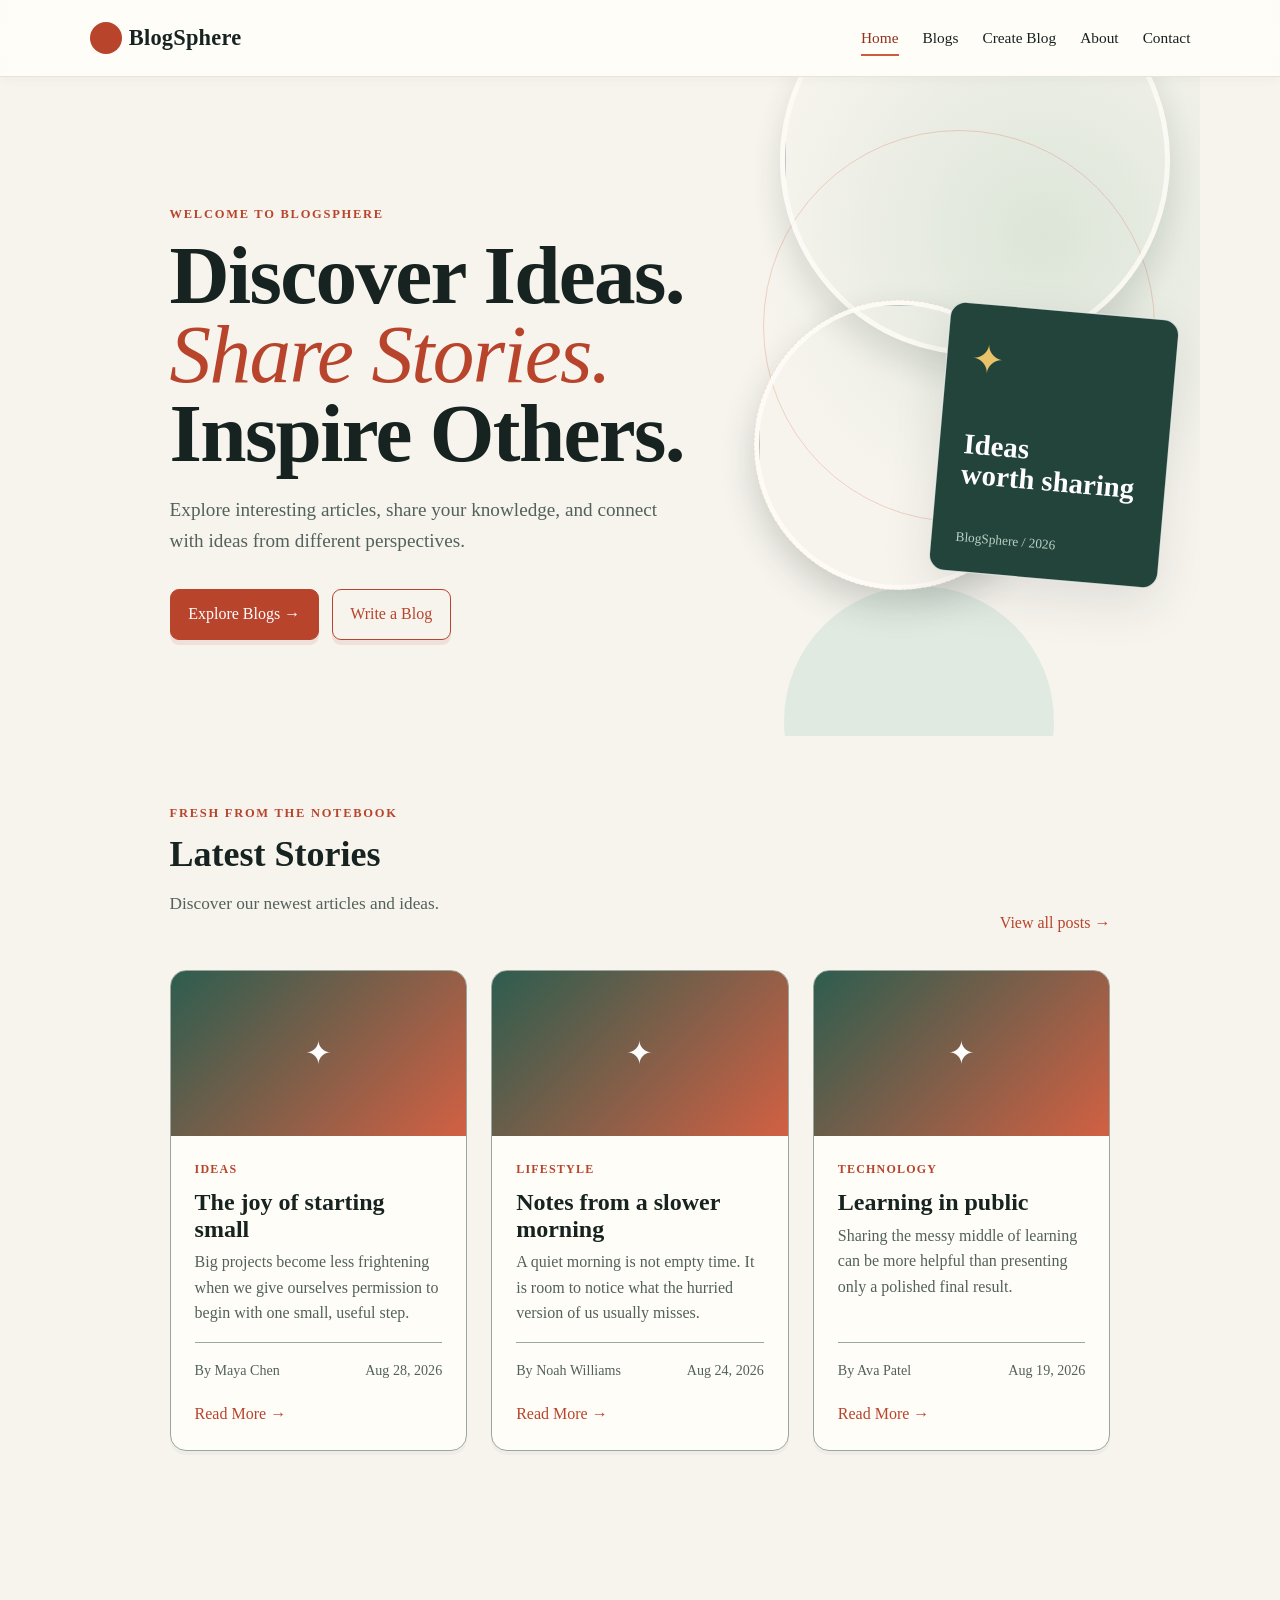
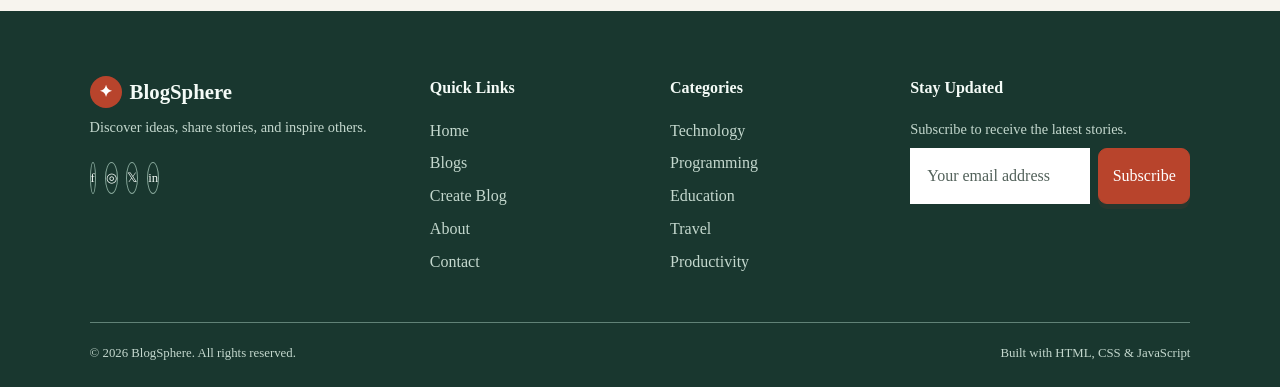
==== index.html @ 690f80d4 "1project" ====
<!doctype html>
<html lang="en">
  <head>
    <meta charset="UTF-8" />
    <meta
      name="viewport"
      content="width=device-width, initial-scale=1.0"
    />
    <title>BlogSphere | Home</title>
    <link
      rel="stylesheet"
      href="css/style.css"
    />
  </head>
  <body>
    <header class="site-header">
      <a
        class="brand"
        href="index.html"
      >
        <span class="brand-mark"
          >✦</span
        >
        BlogSphere
      </a>
      <button
        class="menu-toggle"
        aria-label="Open navigation"
        aria-expanded="false"
      >
        ☰
      </button>
      <nav
        class="site-nav"
        aria-label="Main navigation"
      >
        <a
          class="active"
          href="index.html"
          >Home</a
        >
        <a href="blogs.html">Blogs</a>
        <a href="create-blog.html"
          >Create Blog</a
        >
        <a href="about.html">About</a>
        <a href="contact.html"
          >Contact</a
        >
      </nav>
    </header>
    <main>
      <section
        class="hero page-content"
      >
        <div class="hero-copy-wrap">
          <p class="eyebrow">
            Welcome to BlogSphere
          </p>
          <h1>
            Discover Ideas.<br />
            <em>Share Stories.</em
            ><br />
            Inspire Others.
          </h1>
          <p class="hero-copy">
            Explore interesting
            articles, share your
            knowledge, and connect with
            ideas from different
            perspectives.
          </p>
          <div class="button-row">
            <a
              class="button"
              href="blogs.html"
              >Explore Blogs
              <span>→</span></a
            >
            <a
              class="button button-light"
              href="create-blog.html"
              >Write a Blog</a
            >
          </div>
        </div>
        <div
          class="hero-art"
          aria-hidden="true"
        >
          <img
            class="outer-circle-image"
            src="https://encrypted-tbn0.gstatic.com/images?q=tbn:ANd9GcSMm2o-_61bQAuz5tVHGYut1zrfV-PrCilGmcDuXBSijw&s=10"
            alt=""
          />
          <div class="art-orbit"> <img src="https://encrypted-tbn0.gstatic.com/images?q=tbn:ANd9GcRnS9eFfajwaGXHAE4TdCOCRBqH45M9NDNYpsKxgfGUVg&s=10" alt=""></div>
        
          <div class="art-card">
            <span>✦</span>
            <strong
              >Ideas<br />worth
              sharing</strong
            >
            <small
              >BlogSphere / 2026</small
            >
          </div>
        </div>
      </section>
      <section
        class="section page-content"
      >
        <div class="section-heading">
          <div>
            <p class="eyebrow">
              Fresh from the notebook
            </p>
            <h2>Latest Stories</h2>
            <p>
              Discover our newest
              articles and ideas.
            </p>
          </div>
          <a
            class="text-link"
            href="blogs.html"
            >View all posts →</a
          >
        </div>
        <div
          id="latest-posts"
          class="card-grid"
          aria-live="polite"
        ></div>
      </section>
    </main>
    <footer class="site-footer">
      <div class="footer-grid">
        <div>
          <a
            class="footer-brand"
            href="index.html"
            ><span>✦</span>
            BlogSphere</a
          >
          <p>
            Discover ideas, share
            stories, and inspire others.
          </p>
          <div class="social-links">
            <a
              href="#"
              aria-label="Facebook"
              >f</a
            ><a
              href="#"
              aria-label="Instagram"
              >◎</a
            ><a
              href="#"
              aria-label="Twitter"
              >𝕏</a
            ><a
              href="#"
              aria-label="LinkedIn"
              >in</a
            >
          </div>
        </div>
        <div>
          <h3>Quick Links</h3>
          <a href="index.html">Home</a
          ><a href="blogs.html">Blogs</a
          ><a href="create-blog.html"
            >Create Blog</a
          ><a href="about.html">About</a
          ><a href="contact.html"
            >Contact</a
          >
        </div>
        <div>
          <h3>Categories</h3>
          <a
            href="blogs.html?category=Technology"
            >Technology</a
          ><a
            href="blogs.html?category=Programming"
            >Programming</a
          ><a
            href="blogs.html?category=Education"
            >Education</a
          ><a
            href="blogs.html?category=Travel"
            >Travel</a
          ><a
            href="blogs.html?category=Productivity"
            >Productivity</a
          >
        </div>
        <div>
          <h3>Stay Updated</h3>
          <p>
            Subscribe to receive the
            latest stories.
          </p>
          <form class="newsletter-form">
            <input
              type="email"
              placeholder="Your email address"
              aria-label="Email address"
              required
            /><button
              class="button"
              type="submit"
            >
              Subscribe</button
            ><small
              class="newsletter-message"
            ></small>
          </form>
        </div>
      </div>
      <div class="footer-bottom">
        <span
          >© 2026 BlogSphere. All
          rights reserved.</span
        ><span
          >Built with HTML, CSS &
          JavaScript</span
        >
      </div>
    </footer>
    <script src="js/main.js"></script>
  </body>
</html>
---- css/style.css ----
:root {
  --ink: #18211f;
  --muted: #68736e;
  --paper: #f4f0e8;
  --card: #fffdf8;
  --accent: #cf5b3e;
  --sage: #dce5d8;
  --line: #d9d6cd;
}
* {
  box-sizing: border-box;
}
body {
  margin: 0;
  color: var(--ink);
  background: var(--paper);
  font-family: Georgia, "Times New Roman", serif;
  line-height: 1.6;
}
.site-header {
  display: flex;
  align-items: center;
  justify-content: space-between;
  gap: 2rem;
  padding: 1.35rem 7vw;
  border-bottom: 1px solid var(--line);
  background: rgba(255, 253, 248, 0.7);
}
.brand {
  color: var(--ink);
  font-size: 1.35rem;
  font-weight: 700;
  text-decoration: none;
}
.brand span,
.eyebrow,
.category {
  color: var(--accent);
}
.site-nav {
  display: flex;
  align-items: center;
  gap: 1.35rem;
}
.site-nav a,
.site-footer a,
.text-link {
  color: var(--ink);
  text-decoration: none;
}
.site-nav a:hover,
.site-nav .active,
.text-link:hover {
  color: var(--accent);
}
.menu-toggle {
  display: none;
  border: 0;
  color: var(--ink);
  background: transparent;
  font-size: 1.5rem;
  cursor: pointer;
}
.page-content {
  max-width: 1120px;
  margin: 0 auto;
  padding: 6rem 7vw;
}
.hero {
  display: grid;
  grid-template-columns: 1fr 240px;
  align-items: end;
  min-height: 580px;
  padding-top: 8rem;
  background: radial-gradient(circle at 85% 25%, var(--sage), transparent 26%);
}
.eyebrow {
  margin: 0 0 0.7rem;
  font-size: 0.78rem;
  font-weight: 700;
  letter-spacing: 0.14em;
  text-transform: uppercase;
}
h1 {
  max-width: 750px;
  margin: 0.25rem 0 1.25rem;
  font-size: 5.5rem;
  line-height: 0.92;
}
h1 em {
  color: var(--accent);
  font-weight: 400;
}
h2 {
  margin: 0.25rem 0 1rem;
  font-size: 2.25rem;
  line-height: 1.1;
}
p {
  color: var(--muted);
  font-size: 1.08rem;
}
.hero-copy,
.intro {
  max-width: 570px;
  font-size: 1.25rem;
}
.button-row {
  display: flex;
  flex-wrap: wrap;
  gap: 0.8rem;
  margin-top: 2rem;
}
.button {
  display: inline-block;
  border: 1px solid var(--accent);
  padding: 0.72rem 1.1rem;
  color: #fff;
  background: var(--accent);
  font: inherit;
  text-decoration: none;
  cursor: pointer;
}
.button:hover {
  background: #ae472e;
}
.button-light {
  color: var(--accent);
  background: transparent;
}
.button-light:hover {
  color: #fff;
}
.hero-note {
  align-self: center;
  padding: 1.5rem;
  border-left: 1px solid var(--accent);
}
.hero-note span {
  color: var(--accent);
  font-size: 0.8rem;
}
.hero-note p {
  margin: 0.5rem 0 0;
  color: var(--ink);
  font-size: 1.25rem;
}
.section {
  padding-top: 3rem;
}
.section-heading {
  display: flex;
  align-items: end;
  justify-content: space-between;
  gap: 1rem;
  margin-bottom: 2rem;
}
.card-grid {
  display: grid;
  grid-template-columns: repeat(3, 1fr);
  gap: 1.2rem;
}
.blog-card {
  display: flex;
  min-height: 310px;
  flex-direction: column;
  background: var(--card);
  border: 1px solid var(--line);
}
.card-image {
  width: 100%;
  height: 150px;
  object-fit: cover;
}
.card-body {
  display: flex;
  flex: 1;
  flex-direction: column;
  padding: 1.35rem;
}
.category {
  font-size: 0.75rem;
  font-weight: 700;
  letter-spacing: 0.1em;
  text-transform: uppercase;
}
.blog-card h2 {
  margin: 0.55rem 0 0.35rem;
  font-size: 1.55rem;
}
.blog-card p {
  margin: 0 0 1rem;
  font-size: 1rem;
}
.card-meta {
  display: flex;
  justify-content: space-between;
  gap: 0.75rem;
  margin-top: auto;
  padding-top: 1rem;
  color: var(--muted);
  font-size: 0.88rem;
}
.card-actions {
  display: flex;
  align-items: center;
  justify-content: space-between;
  margin-top: 1rem;
}
.delete-button {
  border: 0;
  color: var(--accent);
  background: transparent;
  font: inherit;
  cursor: pointer;
}
.form {
  display: grid;
  gap: 0.5rem;
  max-width: 650px;
  margin-top: 2rem;
}
input,
textarea {
  width: 100%;
  margin-bottom: 1rem;
  padding: 0.85rem;
  border: 1px solid var(--line);
  border-radius: 0;
  background: var(--card);
  color: var(--ink);
  font: inherit;
}
input:focus,
textarea:focus {
  outline: 2px solid var(--accent);
  outline-offset: 2px;
}
.form-message {
  min-height: 1.6rem;
  margin: 0;
  font-size: 0.95rem;
}
.success {
  color: #47724c;
}
.error {
  color: #b23c2e;
}
.empty-state {
  grid-column: 1 / -1;
  padding: 2rem;
  background: var(--card);
}
.about-copy {
  max-width: 650px;
  margin-top: 4rem;
}
.detail-page {
  max-width: 800px;
}
.detail-image {
  width: 100%;
  max-height: 420px;
  object-fit: cover;
  margin-bottom: 2rem;
}
.detail-content {
  max-width: 680px;
  margin: 3rem 0;
  font-size: 1.25rem;
}
.site-footer {

  border-top: 1px solid var(--line);
}
.site-footer p {
  margin: 0;
  font-size: 0.9rem;
}
@media (max-width: 700px) {
  .site-header {
    position: relative;
    flex-wrap: wrap;
  }
  .menu-toggle {
    display: block;
  }
  .site-nav {
    display: none;
    width: 100%;
    flex-direction: column;
    align-items: flex-start;
    padding-top: 1rem;
  }
  .site-nav.open {
    display: flex;
  }
  .hero {
    grid-template-columns: 1fr;
    min-height: auto;
    padding-top: 5rem;
  }
  .hero-note {
    margin-top: 4rem;
  }
  .card-grid {
    grid-template-columns: 1fr;
  }
  .page-content {
    padding: 4.5rem 7vw;
  }
  h1 {
    font-size: 3.2rem;
  }
  .section-heading {
    align-items: flex-start;
    flex-direction: column;
  }
  .site-footer {
    align-items: flex-start;
    flex-direction: column;
    gap: 0.5rem;
  }
}

/* BlogSphere design layer */
:root {
  --primary-color: #d26043;
  --secondary-color: #dce8df;
  --background-color: #f7f4ee;
  --text-color: #172320;
  --muted-color: #738079;
  --border-color: #e1ddd4;
  --card-shadow: 0 18px 50px rgba(27, 43, 36, 0.1);
  --border-radius: 16px;
}
html {
  scroll-behavior: smooth;
}
body {
  min-width: 320px;
  color: var(--text-color);
  background: var(--background-color);
  font-family: Georgia, "Times New Roman", serif;
}
a,
button,
input,
textarea,
select {
  transition:
    color 0.2s ease,
    background-color 0.2s ease,
    border-color 0.2s ease,
    box-shadow 0.2s ease,
    transform 0.2s ease;
}
.site-header {
  position: sticky;
  top: 0;
  z-index: 10;
  padding: 1rem 7vw;
  border-bottom: 1px solid rgba(225, 221, 212, 0.8);
  background: rgba(255, 253, 248, 0.86);
  box-shadow: 0 4px 22px rgba(27, 43, 36, 0.06);
  backdrop-filter: blur(14px);
}
.brand {
  display: inline-flex;
  align-items: center;
  gap: 0.45rem;
  font-size: 1.35rem;
  letter-spacing: 0.01em;
}
.brand-mark,
.footer-brand span {
  display: inline-grid;
  width: 2rem;
  height: 2rem;
  place-items: center;
  border-radius: 50%;
  color: #fff;
  background: var(--primary-color);
  font-size: 1rem;
}
.site-nav {
  gap: 1.5rem;
}
.site-nav a {
  position: relative;
  padding: 0.45rem 0;
  font-size: 0.94rem;
}
.site-nav a::after {
  position: absolute;
  right: 0;
  bottom: 0;
  left: 0;
  height: 2px;
  content: "";
  background: var(--primary-color);
  transform: scaleX(0);
  transform-origin: right;
  transition: transform 0.2s ease;
}
.site-nav a:hover::after,
.site-nav a.active::after {
  transform: scaleX(1);
  transform-origin: left;
}
.site-nav a:hover,
.site-nav a.active,
.text-link:hover {
  color: var(--primary-color);
}
.menu-toggle {
  border: 1px solid var(--border-color);
  border-radius: 9px;
  padding: 0.4rem 0.65rem;
}
.menu-toggle:hover {
  border-color: var(--primary-color);
  color: var(--primary-color);
}
.hero {
  position: relative;
  grid-template-columns: minmax(0, 1.1fr) minmax(260px, 0.9fr);
  min-height: 650px;
  overflow: hidden;
  background: linear-gradient(125deg, #e9f0e7 0%, #f7f4ee 58%, #f1dfd3 100%);
}
.hero::before,
.hero::after {
  position: absolute;
  border-radius: 50%;
  content: "";
  pointer-events: none;
}
.hero::before {
  top: 8%;
  right: 4%;
  width: 390px;
  height: 390px;
  border: 1px solid rgba(210, 96, 67, 0.25);
  animation: float 8s ease-in-out infinite;
}
.hero::after {
  right: 13%;
  bottom: -120px;
  width: 270px;
  height: 270px;
  background: rgba(220, 232, 223, 0.8);
}
.hero-copy-wrap,
.hero-art {
  position: relative;
  z-index: 1;
}
.eyebrow,
.category {
  color: var(--primary-color);
}
h1 {
  max-width: 780px;
  margin: 0.25rem 0 1.4rem;
  font-size: 5.2rem;
  line-height: 0.95;
  letter-spacing: -0.02em;
}
h1 em {
  color: var(--primary-color);
}
h2 {
  font-size: 2.25rem;
}
.hero-copy,
.intro {
  max-width: 570px;
  color: var(--muted-color);
  font-size: 1.2rem;
}
.button {
  border-radius: 9px;
  box-shadow: 0 5px 0 rgba(168, 66, 45, 0.12);
}
.button:hover,
.button:focus-visible {
  box-shadow: 0 10px 22px rgba(168, 66, 45, 0.2);
  transform: translateY(-3px);
}
.hero-art {
  display: grid;
  min-height: 390px;
  place-items: center;
}

.outer-circle-image {
  position: absolute;
  top: -285px;
  right: -60px;
  z-index: 0;
  width: 390px;
  height: 390px;
  border: 5px solid rgba(255, 253, 248, 0.8);
  border-radius: 50%;
  object-fit: cover;
  opacity: 0.95;
  box-shadow: 0 16px 35px rgba(27, 43, 36, 0.14);
}

.hero-slot {
  position: absolute;
  z-index: 0;
  border: 2px solid rgba(210, 96, 67, 0.35);
  border-radius: 50%;
  object-fit: cover;
  opacity: 0.9;
  box-shadow: 0 12px 30px rgba(27, 43, 36, 0.1);
}
.hero-slot-top {
  top: -8%;
  right: 4%;
  z-index: 1;
  width: 340px;
  height: 340px;
}
.hero-slot-center {
  top: 30%;
  left: 15%;
  width: 220px;
  height: 220px;
}
.hero-slot-side {
  top: 41%;
  right: -3%;
  width: 100px;
  height: 100px;
}
.hero-slot-bottom {
  right: 20%;
  bottom: -12%;
  width: 165px;
  height: 165px;
}
.art-orbit {
  position: absolute;
  width: 290px;
  height: 290px;
  border: 1px dashed rgba(210, 96, 67, 0.45);
  border-radius: 50%;
  animation: spin 24s linear infinite;
}

.art-orbit img {
  position: absolute;
  top: 50%;
  left: 50%;
  z-index: 1;
  width: 290px;
  height: 290px;
  border: 5px solid rgba(255, 253, 248, 0.85);
  border-radius: 50%;
  object-fit: cover;
  box-shadow: 0 16px 35px rgba(27, 43, 36, 0.2);
  transform: translate(-50%, -50%);
}

.art-orbit img:hover {
  filter: saturate(1.1);
}
.art-card {
    margin-right: -400px;
  display: flex;
  position: relative;
  z-index: 3;
  width: 230px;
  min-height: 270px;
  flex-direction: column;
  justify-content: space-between;
  padding: 1.5rem;
  border: 1px solid rgba(255, 255, 255, 0.8);
  border-radius: var(--border-radius);
  color: #fff;
  background: #23443b;
  box-shadow: var(--card-shadow);
  transform: translateX(-45px) rotate(5deg);
}
.art-card span {
  font-size: 2.5rem;
  color: #e9c36a;
}
.art-card strong {
  font-size: 1.8rem;
  line-height: 1.05;
}
.art-card small {
  color: #bdd0c6;
}
.section {
  padding-top: 4rem;
}
.section-heading {
  margin-bottom: 2.2rem;
}
.section-heading p {
  margin-top: 0.25rem;
}
.card-grid {
  gap: 1.5rem;
}
.blog-card {
  overflow: hidden;
  border: 1px solid var(--border-color);
  border-radius: var(--border-radius);
  box-shadow: 0 4px 0 rgba(39, 48, 43, 0.03);
}
.blog-card:hover {
  box-shadow: var(--card-shadow);
  transform: translateY(-6px);
}
.card-image {
  height: 165px;
}
.image-placeholder {
  display: grid;
  place-items: center;
  color: #fff;
  background: linear-gradient(135deg, #2d5d4f, #d26043);
  font-size: 2rem;
}
.card-body {
  padding: 1.5rem;
}
.blog-card h2 {
  margin: 0.6rem 0 0.45rem;
  font-size: 1.5rem;
}
.card-meta {
  border-top: 1px solid var(--border-color);
}
.card-actions {
  margin-top: 1.2rem;
}
.blog-tools {
  display: flex;
  align-items: center;
  gap: 0.8rem;
  margin: 2.5rem 0;
}
.blog-tools input,
.blog-tools select {
  width: auto;
  min-width: 210px;
  margin: 0;
}
.blog-tools strong {
  margin-left: auto;
  color: var(--muted-color);
  font-size: 0.9rem;
}
.form {
  max-width: 680px;
}
.form input,
.form textarea {
  border-radius: 9px;
  border-color: var(--border-color);
}
.form input:focus,
.form textarea:focus,
.blog-tools input:focus,
.blog-tools select:focus {
  border-color: var(--primary-color);
  box-shadow: 0 0 0 4px rgba(210, 96, 67, 0.12);
  outline: 0;
}
.editor-layout {
  display: grid;
  grid-template-columns: minmax(0, 1fr) minmax(260px, 0.7fr);
  align-items: start;
  gap: 3rem;
}
.preview-panel {
  position: sticky;
  top: 110px;
  padding: 1.5rem;
  border: 1px solid var(--border-color);
  border-radius: var(--border-radius);
  background: rgba(255, 253, 248, 0.65);
}
.preview-panel h2 {
  margin-top: 0;
  font-size: 1.6rem;
}
.preview-card {
  min-height: 240px;
}
.form-footer {
  display: flex;
  align-items: center;
  justify-content: space-between;
  gap: 1rem;
}
.form-footer small {
  color: var(--muted-color);
}
.about-copy {
  margin-top: 3rem;
}
.feature-grid {
  display: grid;
  grid-template-columns: repeat(4, 1fr);
  gap: 1rem;
  margin-top: 3rem;
}
.feature-card {
  padding: 1.4rem;
  border: 1px solid var(--border-color);
  border-radius: var(--border-radius);
  background: var(--surface);
}
.feature-card:hover {
  box-shadow: var(--card-shadow);
  transform: translateY(-4px);
}
.feature-card span {
  color: var(--primary-color);
  font-size: 2rem;
}
.feature-card h3 {
  margin: 0.7rem 0 0.3rem;
}
.feature-card p {
  margin: 0;
  font-size: 0.95rem;
}
.contact-layout {
  display: grid;
  grid-template-columns: 0.8fr 1.2fr;
  gap: 4rem;
  margin-top: 3rem;
}
.contact-info h2 {
  font-size: 1.7rem;
}
.contact-item {
  display: flex;
  align-items: center;
  gap: 1rem;
  margin-top: 1.5rem;
}
.contact-item > span {
  display: grid;
  width: 2.6rem;
  height: 2.6rem;
  place-items: center;
  border-radius: 50%;
  color: var(--primary-color);
  background: var(--secondary-color);
  font-size: 1.3rem;
}
.contact-item p {
  margin: 0.15rem 0 0;
  font-size: 0.95rem;
}
.site-footer {
  display: block;
  margin-top: 4rem;
  padding: 4rem 7vw 1.5rem;
  border: 0;
  color: #e7eee9;
  background: #19372f;
}
.site-footer p {
  color: #a9c0b5;
}
.footer-grid {
  display: grid;
  grid-template-columns: 1.5fr 1fr 1fr 1.4fr;
  gap: 2.5rem;
  max-width: 1120px;
  margin: 0 auto;
}
.footer-grid > div {
  display: flex;
  flex-direction: column;
  gap: 0.45rem;
}
.footer-brand {
  display: flex;
  align-items: center;
  gap: 0.5rem;
  color: #fff;
  font-size: 1.3rem;
  font-weight: 700;
  text-decoration: none;
}
.footer-grid h3 {
  margin: 0 0 0.6rem;
  color: #fff;
  font-size: 1rem;
}
.footer-grid a:not(.footer-brand) {
  width: fit-content;
  color: #b5c9be;
  text-decoration: none;
}
.footer-grid a:not(.footer-brand):hover {
  color: #fff;
  transform: translateX(3px);
}
.social-links {
  display: flex;
  gap: 0.55rem;
  margin-top: 1rem;
}
.social-links a {
  display: grid;
  width: 2rem;
  height: 2rem;
  place-items: center;
  border: 1px solid #638276;
  border-radius: 50%;
  color: #fff !important;
  font-size: 0.8rem;
}
.social-links a:hover {
  border-color: var(--primary-color);
  background: var(--primary-color);
  transform: translateY(-3px);
}
.newsletter-form {
  display: flex;
  flex-wrap: wrap;
  gap: 0.5rem;
}
.newsletter-form input {
  flex: 1 1 150px;
  margin: 0;
  border-color: #527268;
  color: #fff;
  background: #23483e;
}
.newsletter-form .button {
  padding: 0.65rem 0.85rem;
}
.newsletter-message {
  flex-basis: 100%;
  min-height: 1.3rem;
  color: #c3e2c8;
}
.footer-bottom {
  display: flex;
  justify-content: space-between;
  gap: 1rem;
  max-width: 1120px;
  margin: 3rem auto 0;
  padding-top: 1.2rem;
  border-top: 1px solid #3b5a50;
  color: #9db6aa;
  font-size: 0.8rem;
}
@keyframes float {
  50% {
    transform: translateY(-12px);
  }
}
@keyframes spin {
  to {
    transform: rotate(360deg);
  }
}
@media (max-width: 850px) {
  .card-grid {
    grid-template-columns: repeat(2, minmax(0, 1fr));
  }
  .editor-layout,
  .contact-layout {
    grid-template-columns: 1fr;
    gap: 2rem;
  }
  .preview-panel {
    position: static;
  }
  .feature-grid {
    grid-template-columns: repeat(2, 1fr);
  }
  .footer-grid {
    grid-template-columns: repeat(2, 1fr);
  }
}
@media (max-width: 700px) {
  .site-header {
    flex-wrap: wrap;
  }
  .site-nav {
    align-items: stretch;
    gap: 0;
    padding: 0.75rem 0 0;
  }
  .site-nav a {
    padding: 0.7rem 0;
    border-top: 1px solid var(--border-color);
  }
  .site-nav a::after {
    display: none;
  }
  .hero {
    grid-template-columns: 1fr;
    min-height: auto;
    padding-top: 5rem;
  }
  .hero-art {
    min-height: 330px;
  }
  .card-grid {
    grid-template-columns: 1fr;
  }
  .page-content {
    padding: 4.5rem 7vw;
  }
  h1 {
    font-size: 3.2rem;
  }
  .blog-tools {
    align-items: stretch;
    flex-direction: column;
  }
  .blog-tools input,
  .blog-tools select {
    width: 100%;
  }
  .blog-tools strong {
    margin-left: 0;
  }
  .feature-grid,
  .footer-grid {
    grid-template-columns: 1fr;
  }
  .footer-bottom {
    align-items: flex-start;
    flex-direction: column;
    margin-top: 2rem;
  }
}

/* Visual polish: these shared rules keep the layout simple while adding depth. */
html {
  scroll-behavior: smooth;
}
body {
  min-width: 320px;
  background: #f5f1e9;
}
a,
button,
input,
textarea {
  transition:
    color 0.2s ease,
    background-color 0.2s ease,
    border-color 0.2s ease,
    box-shadow 0.2s ease,
    transform 0.2s ease;
}
.site-header {
  position: relative;
  z-index: 2;
  padding: 1.25rem 7vw;
  background: rgba(255, 253, 248, 0.92);
  box-shadow: 0 2px 12px rgba(39, 48, 43, 0.04);
}
.brand {
  font-size: 1.4rem;
  letter-spacing: 0.01em;
}
.site-nav a {
  position: relative;
  padding: 0.35rem 0;
  font-size: 0.96rem;
}
.site-nav a::after {
  position: absolute;
  right: 0;
  bottom: 0;
  left: 0;
  height: 2px;
  content: "";
  background: var(--accent);
  transform: scaleX(0);
  transform-origin: right;
  transition: transform 0.2s ease;
}
.site-nav a:hover::after,
.site-nav a.active::after {
  transform: scaleX(1);
  transform-origin: left;
}
.menu-toggle {
  border: 1px solid var(--line);
  padding: 0.35rem 0.6rem;
}
.menu-toggle:hover,
.menu-toggle:focus-visible {
  border-color: var(--accent);
  color: var(--accent);
}
.hero {
  min-height: 590px;
  background: radial-gradient(circle at 86% 24%, var(--sage), transparent 27%);
}
h1,
h2,
p {
  overflow-wrap: anywhere;
}
.button {
  box-shadow: 0 5px 0 rgba(168, 66, 45, 0.1);
}
.button:hover,
.button:focus-visible {
  box-shadow: 0 8px 18px rgba(168, 66, 45, 0.18);
  transform: translateY(-2px);
}
.blog-card {
  overflow: hidden;
  box-shadow: 0 4px 0 rgba(39, 48, 43, 0.03);
}
.blog-card:hover {
  box-shadow: 0 18px 45px rgba(39, 48, 43, 0.1);
  transform: translateY(-5px);
}
.card-meta {
  border-top: 1px solid var(--line);
}
.delete-button:hover,
.delete-button:focus-visible {
  color: var(--accent-dark);
  text-decoration: underline;
}
label {
  color: var(--ink);
  font-size: 0.95rem;
  font-weight: 700;
}
input,
textarea {
  padding: 0.9rem 1rem;
}
input::placeholder,
textarea::placeholder {
  color: #929b95;
}
input:focus,
textarea:focus,
.button:focus-visible,
.text-link:focus-visible,
.delete-button:focus-visible {
  outline: 2px solid var(--accent);
  outline-offset: 3px;
}
.empty-state {
  border: 1px dashed var(--line);
  background: rgba(255, 253, 248, 0.6);
  text-align: center;
}
.site-footer {
  background: rgba(255, 253, 248, 0.45);
}

@media (max-width: 850px) and (min-width: 701px) {
  .card-grid {
    grid-template-columns: repeat(2, minmax(0, 1fr));
  }
}

@media (max-width: 700px) {
  .site-nav {
    align-items: stretch;
    gap: 0;
    padding: 0.75rem 0 0;
  }
  .site-nav a {
    padding: 0.7rem 0;
    border-top: 1px solid var(--line);
  }
  .site-nav a::after {
    display: none;
  }
  .hero {
    padding-top: 5rem;
  }
  .site-footer {
    gap: 0.5rem;
  }
}

/* Accessible final color tokens and component states. */
:root {
  --primary-color: #b8442c;
  --primary-dark: #8f321f;
  --background-color: #f7f4ee;
  --surface-color: #fffdf8;
  --text-primary: #172320;
  --text-secondary: #52615a;
  --text-muted: #5d6b64;
  --border-color: #9aa79f;
  --footer-background: #19372f;
  --footer-text: #f4fbf7;
  --footer-muted: #c4d8ce;
  --primary-color: #b8442c;
  --surface: #fffdf8;
}

body {
  color: var(--text-primary);
  background: var(--background-color);
}
p,
.hero-copy,
.intro,
.card-meta,
.form-footer small {
  color: var(--text-secondary);
}
.brand,
h1,
h2,
h3,
label,
.hero-note p {
  color: var(--text-primary);
}
.eyebrow,
.category,
.brand span,
.text-link,
.delete-button {
  color: var(--primary-color);
}
.site-nav a,
.site-footer a {
  color: var(--text-primary);
}
.site-nav a:hover,
.site-nav a.active,
.text-link:hover,
.delete-button:hover {
  color: var(--primary-dark);
}
.button {
  border-color: var(--primary-color);
  background: var(--primary-color);
}
.button:hover,
.button:focus-visible {
  border-color: var(--primary-dark);
  background: var(--primary-dark);
}
.button-light {
  color: var(--primary-color);
  background: transparent;
}
.button-light:hover,
.button-light:focus-visible {
  color: #fff;
  background: var(--primary-dark);
}
input,
textarea,
select {
  border-color: var(--border-color);
  color: var(--text-primary);
  background: var(--surface-color);
}
input::placeholder,
textarea::placeholder {
  color: var(--text-muted);
  opacity: 1;
}
input:focus,
textarea:focus,
select:focus,
.button:focus-visible,
.text-link:focus-visible,
.delete-button:focus-visible,
.menu-toggle:focus-visible {
  outline: 3px solid #e2a24e;
  outline-offset: 3px;
}
.site-footer {
  color: var(--footer-text);
  background: var(--footer-background);
}
.site-footer p,
.site-footer .footer-bottom {
  color: var(--footer-muted);
}
.site-footer h3,
.site-footer .footer-brand {
  color: var(--footer-text);
}
.site-footer a:not(.footer-brand) {
  color: var(--footer-muted);
}
.site-footer a:not(.footer-brand):hover {
  color: var(--footer-text);
}
.social-links a {
  color: var(--footer-text) !important;
  border-color: #86a79a;
}
.social-links a:hover {
  color: #fff !important;
  border-color: var(--primary-color);
  background: var(--primary-color);
}
.newsletter-form input {
  border-color: #fff;
  color: var(--text-primary);
  background: #fff;
}
.newsletter-form input::placeholder {
  color: var(--text-secondary);
}
.newsletter-message {
  color: #d5f2da;
}
.footer-bottom {
  border-color: #618277;
}
.card-meta {
  border-color: var(--border-color);
}

@media (max-width: 700px) {
  .site-nav a {
    color: var(--text-primary);
  }
  .site-nav a:hover,
  .site-nav a.active {
    color: var(--primary-dark);
  }
}
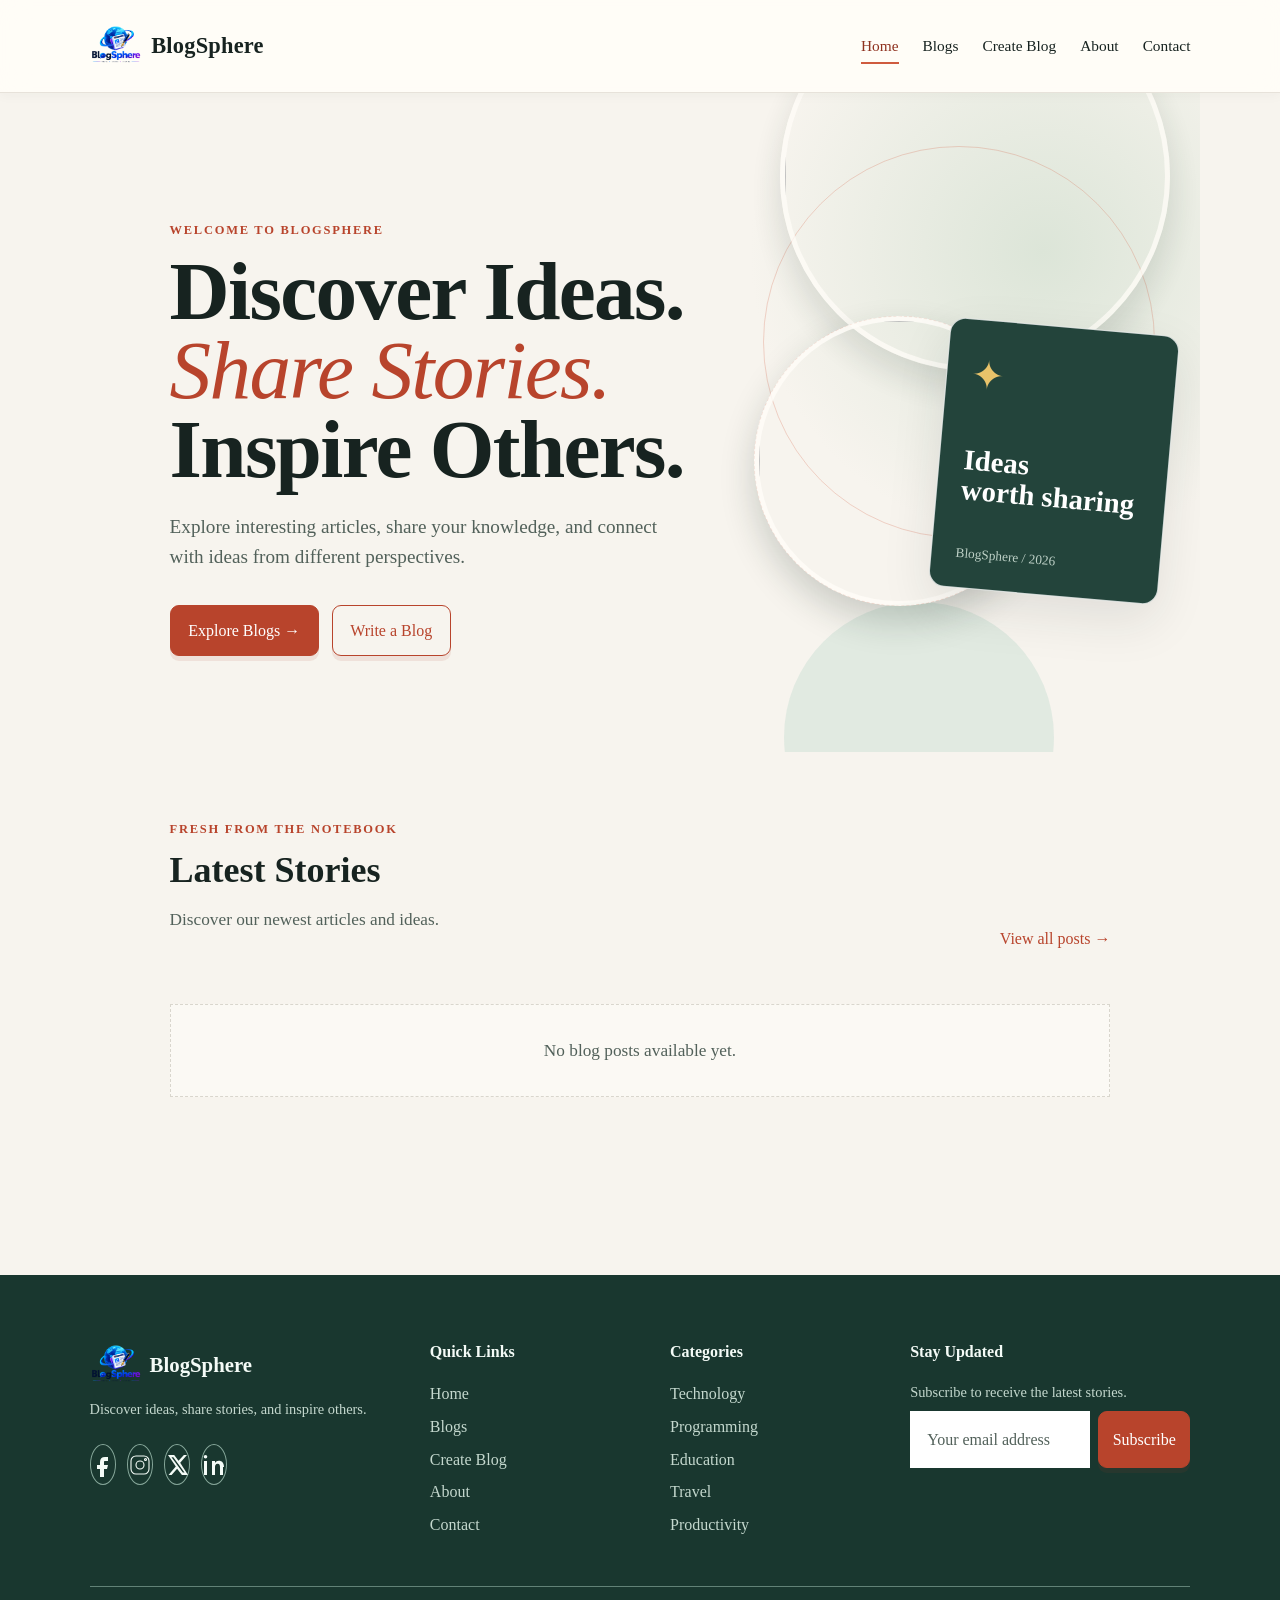
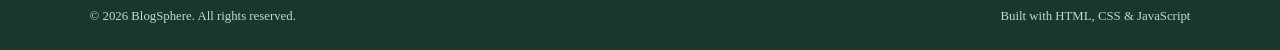
==== commit e5397e2b: "css cnage" ====
--- a/index.html
+++ b/index.html
@@ -19,7 +19,7 @@
         href="index.html"
       >
         <span class="brand-mark"
-          >✦</span
+          ><img src="./images/image.png" alt="BlogSphere logo"></span
         >
         BlogSphere
       </a>
@@ -140,7 +140,7 @@
           <a
             class="footer-brand"
             href="index.html"
-            ><span>✦</span>
+            ><span><img src="./images/image.png" alt="BlogSphere logo"></span>
             BlogSphere</a
           >
           <p>
@@ -149,21 +149,21 @@
           </p>
           <div class="social-links">
             <a
-              href="#"
+              href="https://www.facebook.com/"
               aria-label="Facebook"
-              >f</a
+              ><svg viewBox="0 0 24 24" aria-hidden="true"><path d="M14 8h3V4h-3c-3.3 0-5 1.9-5 5v3H6v4h3v8h4v-8h3l1-4h-4V9c0-.7.3-1 1-1Z" /></svg></a
             ><a
-              href="#"
+              href="https://www.instagram.com/"
               aria-label="Instagram"
-              >◎</a
+              ><svg class="social-icon-outline" viewBox="0 0 24 24" aria-hidden="true"><rect x="3" y="3" width="18" height="18" rx="5" /><circle cx="12" cy="12" r="4" /><circle cx="17.5" cy="6.5" r="1" /></svg></a
             ><a
-              href="#"
+              href="https://x.com/"
               aria-label="Twitter"
-              >𝕏</a
+              ><svg viewBox="0 0 24 24" aria-hidden="true"><path d="M18.9 2H22l-6.8 7.8L23 22h-6.1l-4.8-6.3L6.6 22H3.5l7.3-8.4L3 2h6.2l4.3 5.7L18.9 2Zm-1.1 17.6h1.7L8.3 4.3H6.5l11.3 15.3Z" /></svg></a
             ><a
-              href="#"
+              href="https://www.linkedin.com/"
               aria-label="LinkedIn"
-              >in</a
+              ><svg viewBox="0 0 24 24" aria-hidden="true"><path d="M5 8H2V22H5V8ZM3.5 2A1.8 1.8 0 1 0 3.5 5.6 1.8 1.8 0 0 0 3.5 2ZM22 14c0-4.2-2.2-6.2-5.1-6.2-2.3 0-3.3 1.3-3.9 2.2V8H10V22h3v-7.4c0-2 .4-3.8 2.7-3.8 2.2 0 2.3 2.1 2.3 3.9V22h3V14Z" /></svg></a
             >
           </div>
         </div>
--- a/css/style.css
+++ b/css/style.css
@@ -369,11 +369,19 @@
 .brand {
   display: inline-flex;
   align-items: center;
-  gap: 0.45rem;
+  gap: 0.6rem;
   font-size: 1.35rem;
   letter-spacing: 0.01em;
 }
-.brand-mark,
+.brand-mark {
+  display: inline-grid;
+  width: 3.25rem;
+  height: 3.25rem;
+  place-items: center;
+  border-radius: 0;
+  background: transparent;
+  font-size: 1rem;
+}
 .footer-brand span {
   display: inline-grid;
   width: 2rem;
@@ -383,6 +391,12 @@
   color: #fff;
   background: var(--primary-color);
   font-size: 1rem;
+}
+.brand-mark img {
+  display: block;
+  width: 100%;
+  height: 100%;
+  object-fit: contain;
 }
 .site-nav {
   gap: 1.5rem;
@@ -796,6 +810,21 @@
   font-weight: 700;
   text-decoration: none;
 }
+.footer-brand span {
+  display: inline-flex;
+  width: 3.25rem;
+  height: 3.25rem;
+  align-items: center;
+  justify-content: center;
+  border-radius: 0;
+  background: transparent;
+}
+.footer-brand img {
+  display: block;
+  width: 100%;
+  height: 100%;
+  object-fit: contain;
+}
 .footer-grid h3 {
   margin: 0 0 0.6rem;
   color: #fff;
@@ -812,22 +841,34 @@
 }
 .social-links {
   display: flex;
-  gap: 0.55rem;
+  gap: 0.7rem;
   margin-top: 1rem;
 }
 .social-links a {
   display: grid;
-  width: 2rem;
-  height: 2rem;
+  width: 2.95rem;
+  height: 2.55rem;
   place-items: center;
   border: 1px solid #638276;
-  border-radius: 50%;
+  border-radius: 60%;
   color: #fff !important;
   font-size: 0.8rem;
+  gap: 20px;
+}
+.social-links svg {
+  width: 1.5rem;
+  height: 1.5rem;
+  fill: currentColor;
+  stroke: none;
+}
+.social-links .social-icon-outline {
+  fill: none;
+  stroke: currentColor;
+  stroke-width: 1.11;
 }
 .social-links a:hover {
-  border-color: var(--primary-color);
-  background: var(--primary-color);
+  /* border-color: var(--primary-color); */
+  /* background: var(--primary-color); */
   transform: translateY(-3px);
 }
 .newsletter-form {
